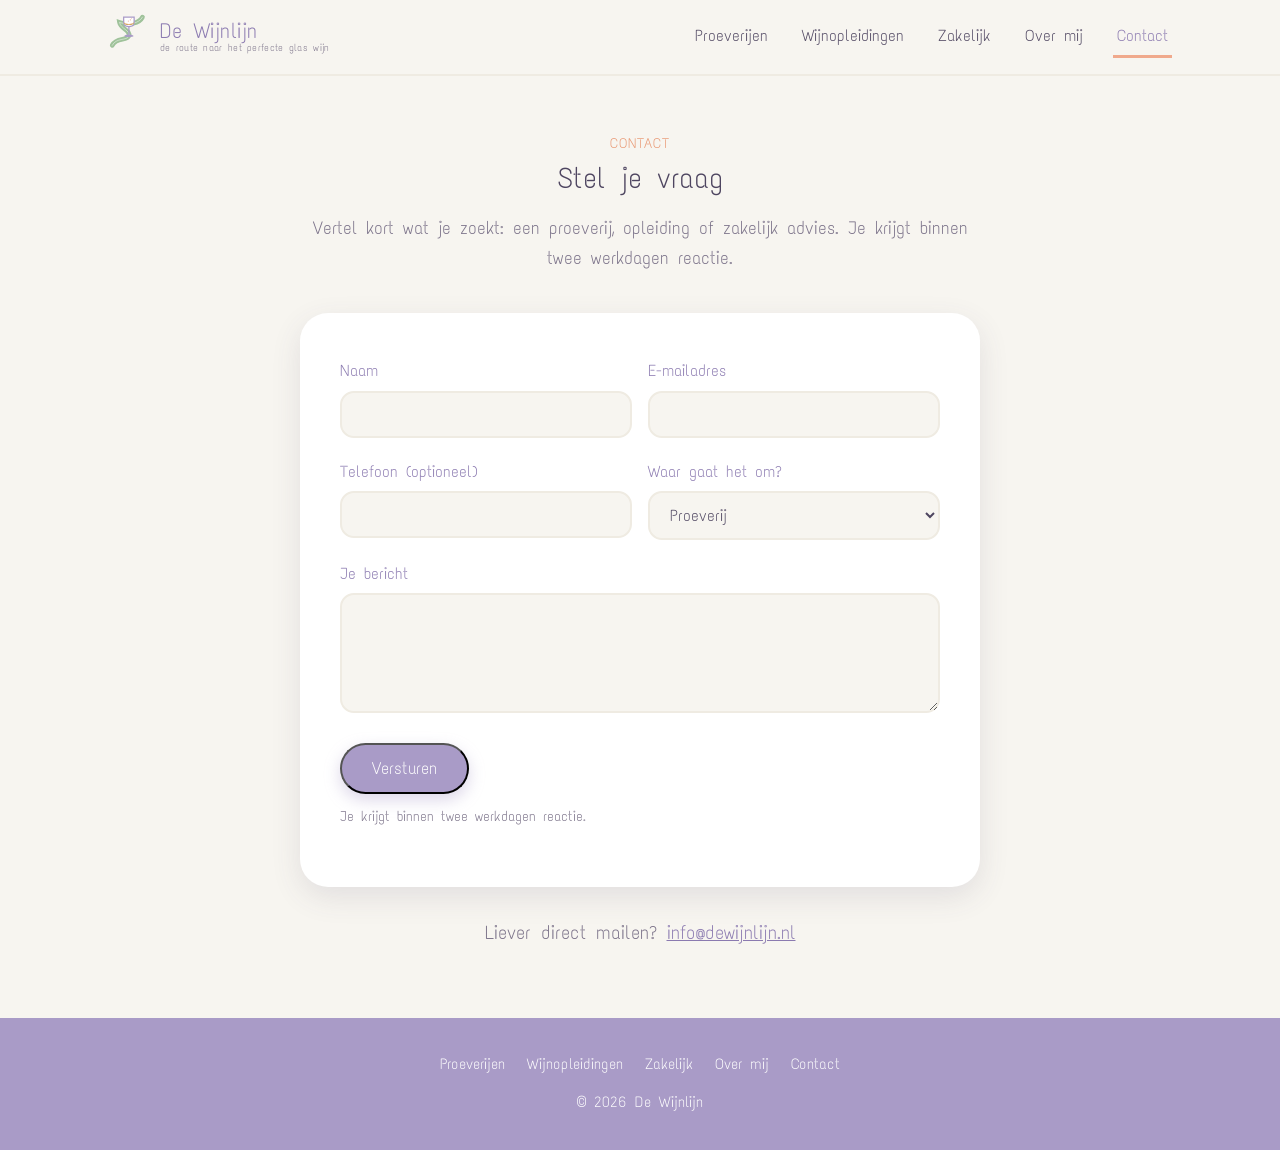
==== contact.html @ 7c8d318e "Update contact.html" ====
<!DOCTYPE html>
<html lang="nl">
  <head>
    <meta charset="UTF-8">
    <meta name="viewport" content="width=device-width, initial-scale=1.0">
    <title>De Wijnlijn - Contact</title>
  <link rel="preconnect" href="https://fonts.googleapis.com">
  <link rel="preconnect" href="https://fonts.gstatic.com" crossorigin>
  <link href="https://fonts.googleapis.com/css2?family=Text+Me+One&display=swap" rel="stylesheet">
  <link rel="stylesheet" href="styles.css">
  </head>
<body data-page="contact">

<header>
    <div class="header-row">
          <a href="index.html" class="logo-link">
                  <svg viewBox="0 0 200 220" xmlns="http://www.w3.org/2000/svg">
                      <path d="M20 150 C 40 110, 90 130, 100 105 C 110 80, 60 70, 55 40 C 100 55, 150 45, 165 15" fill="none" stroke="#9FC29A" stroke-width="22" stroke-linecap="round"/>
                      <path d="M20 150 C 40 110, 90 130, 100 105 C 110 80, 60 70, 55 40 C 100 55, 150 45, 165 15" fill="none" stroke="#FFFFFF" stroke-width="4" stroke-linecap="round" opacity=".55"/>
                      <path d="M75 15 C 75 45, 70 60, 100 60 C 130 60, 125 45, 125 15 Z" fill="#FFFFFF" stroke="#A99BC7" stroke-width="6"/>
                      <path d="M76 40 C 82 52, 118 52, 124 40 L 124 44 C 118 56, 82 56, 76 44 Z" fill="#C9A24D"/>
                      <path d="M76.5 41 C 82 53, 118 53, 123.5 41 C 118 50, 82 50, 76.5 41 Z" fill="#F0A98C"/>
                      <circle cx="107" cy="28" r="3" fill="#F0A98C"/>
                      <circle cx="112" cy="20" r="2.2" fill="#F0A98C"/>
                      <circle cx="97" cy="34" r="2.6" fill="#F0A98C"/>
                      <path d="M100 60 L100 95" stroke="#A99BC7" stroke-width="6" stroke-linecap="round"/>
                      <path d="M78 105 C 78 95, 122 95, 122 105 C 122 112, 78 112, 78 105 Z" fill="#A99BC7"/>
                  </svg>
                  <span class="logo-text"><span class="name">De Wijnlijn</span><span class="tag">de route naar het perfecte glas wijn</span></span>
          </a>
          <button class="menu-btn" aria-label="Menu">&#9776;</button>
          <nav class="links">
                  <a href="proeverijen.html">Proeverijen</a>
                  <a href="training.html">Wijnopleidingen</a>
                  <a href="wijn-spijs.html">Zakelijk</a>
                  <a href="over-mij.html">Over mij</a>
                  <a href="contact.html" class="active">Contact</a>
          </nav>
    </div>
</header>

  <section>
      <div class="container">
            <div class="section-head reveal">
                    <span class="eyebrow" id="ct-eyebrow"></span>
                    <h1 id="ct-heading"></h1>
                    <p id="ct-intro"></p>
            </div>
            <div class="contact-wrap reveal">
                    <form id="wijnlijn-form" name="contact" method="POST" data-netlify="true" netlify-honeypot="bot-field">
                              <input type="hidden" name="form-name" value="contact">
                              <p style="display:none;"><label>Niet invullen: <input name="bot-field"></label></p>
                            <div class="form-two">
                                      <div class="form-row"><label for="naam">Naam</label><input type="text" id="naam" name="naam" required></div>
                                      <div class="form-row"><label for="email">E-mailadres</label><input type="email" id="email" name="email" required></div>
                            </div>
                            <div class="form-two">
                                      <div class="form-row"><label for="telefoon">Telefoon (optioneel)</label><input type="tel" id="telefoon" name="telefoon"></div>
                                      <div class="form-row">
                                                  <label for="onderwerp">Waar gaat het om?</label>
                                                  <select id="onderwerp" name="onderwerp">
                                                                <option>Proeverij</option>
                                                                <option>Wijnopleiding</option>
                                                                <option>Zakelijk</option>
                                                                <option>Anders</option>
                                                  </select>
                                      </div>
                            </div>
                            <div class="form-row"><label for="bericht">Je bericht</label><textarea id="bericht" name="bericht" required></textarea></div>
                            <button type="submit" class="btn btn-fill">Versturen</button>
                            <p class="form-note">Je krijgt binnen twee werkdagen reactie.</p>
                    </form>
                  <div class="form-success" id="form-success">Bedankt! Je bericht is verstuurd.</div>
            </div>
          <p class="contact-alt">Liever direct mailen? <a href="mailto:info@dewijnlijn.nl">info@dewijnlijn.nl</a></p>
      </div>
  </section>

<footer>
    <div class="container">
          <div class="foot-links">
                  <a href="proeverijen.html">Proeverijen</a>
                  <a href="training.html">Wijnopleidingen</a>
                  <a href="wijn-spijs.html">Zakelijk</a>
                  <a href="over-mij.html">Over mij</a>
                  <a href="contact.html">Contact</a>
          </div>
          &copy; <span id="year"></span> De Wijnlijn
    </div>
</footer>

  <script src="site.js"></script>

</body>
</html>
</html>
---- styles.css ----
:root{
      --lavender:#A99BC7;
      --lavender-deep:#8B7AB0;
      --sage:#9FC29A;
      --sage-deep:#7FAE79;
      --peach:#F0A98C;
      --peach-deep:#E8956F;
      --gold:#C9A24D;
      --cream:#F7F5F0;
      --cream-deep:#EFEBE2;
      --ink:#4E4560;
      --ink-soft:#7A7188;
      --white:#FFFFFF;
      --font-display:'Text Me One', sans-serif;
      --max-w:1120px;
}
*{box-sizing:border-box;}
html{scroll-behavior:smooth;}
@media (prefers-reduced-motion: reduce){
      html{scroll-behavior:auto;}
      *{animation-duration:.001ms !important; transition-duration:.001ms !important;}
}
body{margin:0; background:var(--cream); color:var(--ink); font-family:var(--font-display); font-size:19px; line-height:1.7; -webkit-font-smoothing:antialiased;}
h1,h2,h3{font-family:var(--font-display); color:var(--ink); margin:0 0 .4em; font-weight:400; line-height:1.15;}
a{color:inherit;} img{max-width:100%; display:block;}
.container{max-width:var(--max-w); margin:0 auto; padding:0 28px;}
:focus-visible{outline:3px solid var(--lavender-deep); outline-offset:3px;}

.eyebrow{color:var(--peach-deep); letter-spacing:.06em; text-transform:uppercase; font-size:.85rem; display:inline-block; margin-bottom:.6em;}

header{position:sticky; top:0; z-index:30; background:var(--cream); border-bottom:2px solid var(--cream-deep);}
.header-row{display:flex; align-items:center; justify-content:space-between; padding:14px 28px; max-width:var(--max-w); margin:0 auto; gap:20px;}
.logo-link{display:flex; align-items:center; gap:10px; text-decoration:none; color:var(--ink);}
.logo-link svg{height:46px; width:auto; flex-shrink:0;}
.logo-text{display:flex; flex-direction:column; line-height:1.1;}
.logo-text .name{font-size:1.3rem; color:var(--lavender-deep); letter-spacing:.02em;}
.logo-text .tag{font-size:.62rem; color:var(--ink-soft); letter-spacing:.03em;}
nav.links{display:flex; align-items:center; gap:26px; font-size:1rem;}
nav.links a{text-decoration:none; color:var(--ink); padding:6px 4px; border-bottom:3px solid transparent; transition:border-color .2s ease, color .2s ease;}
nav.links a:hover, nav.links a.active{color:var(--lavender-deep); border-color:var(--peach);}
.menu-btn{display:none; background:none; border:none; font-size:1.6rem; color:var(--lavender-deep); cursor:pointer;}
@media (max-width:820px){
      nav.links{display:none; position:absolute; top:100%; left:0; right:0; background:var(--cream); flex-direction:column; align-items:flex-start; padding:12px 28px 20px; border-bottom:2px solid var(--cream-deep); gap:14px;}
      nav.links.open{display:flex;}
      .menu-btn{display:block;}
}

.hero{padding:64px 0 40px; text-align:center;}
.hero h1{font-size:clamp(2.4rem,6vw,3.6rem); color:var(--lavender-deep); margin-bottom:.25em;}
.hero .tagline{font-size:1.3rem; color:var(--peach-deep); margin-bottom:28px;}
.hero .lead{max-width:720px; margin:0 auto 16px; color:var(--ink); font-size:1.15rem;}
.hero .lead + .lead{margin-top:0;}
.hero-ctas{display:flex; gap:16px; justify-content:center; flex-wrap:wrap; margin-top:28px;}

.btn{display:inline-block; font-family:var(--font-display); font-size:1.05rem; text-decoration:none; padding:13px 30px; border-radius:999px; transition:transform .2s ease, box-shadow .2s ease;}
.btn-fill{background:var(--lavender); color:var(--white); box-shadow:0 6px 16px rgba(169,155,199,.4);}
.btn-fill:hover{transform:translateY(-2px); box-shadow:0 10px 20px rgba(169,155,199,.5);}
.btn-line{border:2px solid var(--sage-deep); color:var(--sage-deep); background:var(--white);}
.btn-line:hover{background:var(--sage); color:var(--white); transform:translateY(-2px);}

.wave{display:block; width:100%; height:40px; margin:0;}

section{padding:50px 0;}
.section-head{max-width:680px; margin:0 auto 40px; text-align:center;}
.section-head h2{font-size:clamp(2rem,4.5vw,2.7rem); color:var(--lavender-deep);}
.section-head p{color:var(--ink-soft); font-size:1.1rem;}
.bg-cream{background:var(--cream-deep);}
.bg-white{background:var(--white);}

.reveal{opacity:0; transform:translateY(18px); transition:opacity .6s ease, transform .6s ease;}
.reveal.in{opacity:1; transform:translateY(0);}

.card-grid{display:grid; grid-template-columns:repeat(auto-fit,minmax(280px,1fr)); gap:26px;}
.card{background:var(--white); border-radius:22px; padding:32px 28px; box-shadow:0 8px 24px rgba(78,69,96,.08);}
.card .eyebrow{display:block;}
.card h3{font-size:1.5rem; color:var(--lavender-deep); margin-bottom:10px;}
.card p{color:var(--ink); font-size:1.02rem; margin:0 0 14px;}
.card .fact{color:var(--sage-deep); font-size:.95rem; font-weight:400;}
.card a.more{display:inline-block; margin-top:10px; color:var(--peach-deep); text-decoration:none;}
.card a.more:hover{text-decoration:underline;}

.split{display:grid; grid-template-columns:1fr 1fr; gap:44px; align-items:center;}
@media (max-width:820px){.split{grid-template-columns:1fr;}}
.split img{border-radius:26px; box-shadow:0 14px 34px rgba(78,69,96,.18);}
.split.reverse{direction:rtl;}
.split.reverse > *{direction:ltr;}

.course{background:var(--white); border-radius:26px; padding:34px 32px; margin-bottom:26px; box-shadow:0 8px 24px rgba(78,69,96,.08);}
.course-head{display:flex; align-items:baseline; justify-content:space-between; flex-wrap:wrap; gap:10px; margin-bottom:6px;}
.course-head h3{font-size:1.7rem; color:var(--lavender-deep); margin:0;}
.course-head .price{font-size:1.3rem; color:var(--peach-deep);}
.course .subtitle{color:var(--sage-deep); font-size:1.05rem; margin-bottom:14px;}
.course p{color:var(--ink); margin:0 0 12px;}
.course .meta{display:flex; flex-wrap:wrap; gap:22px; margin-top:18px; padding-top:16px; border-top:2px solid var(--cream-deep); font-size:.95rem; color:var(--ink-soft);}
.course .meta strong{color:var(--ink); display:block; font-size:.8rem; text-transform:uppercase; letter-spacing:.04em; margin-bottom:3px;}

.picker{display:grid; grid-template-columns:repeat(auto-fit,minmax(240px,1fr)); gap:20px; margin-top:10px;}
.picker div{background:var(--cream-deep); border-radius:18px; padding:22px; }
.picker strong{color:var(--lavender-deep); display:block; margin-bottom:6px; font-size:1.1rem;}
.picker span{color:var(--ink);}

.zakelijk-hero{background:var(--lavender); color:var(--white); text-align:center; border-radius:0; padding:56px 0;}
.zakelijk-hero h2{color:var(--white); font-size:clamp(2rem,4.5vw,2.7rem);}
.zakelijk-hero p{max-width:640px; margin:0 auto; color:#EFEAF6; font-size:1.15rem;}

.over-credentials{display:flex; flex-wrap:wrap; gap:14px; margin-top:20px;}
.over-credentials span{background:var(--sage); color:var(--white); border-radius:999px; padding:8px 18px; font-size:.9rem;}

.contact-wrap{background:var(--white); border-radius:28px; padding:44px 40px; box-shadow:0 10px 30px rgba(78,69,96,.12); max-width:680px; margin:0 auto;}
.form-row{margin-bottom:20px;}
.form-row label{display:block; margin-bottom:6px; color:var(--lavender-deep); font-size:1rem;}
.form-row input, .form-row select, .form-row textarea{width:100%; padding:12px 16px; border-radius:14px; border:2px solid var(--cream-deep); font-family:inherit; font-size:1rem; color:var(--ink); background:var(--cream);}
.form-row input:focus, .form-row select:focus, .form-row textarea:focus{outline:none; border-color:var(--lavender);}
.form-row textarea{min-height:120px; resize:vertical;}
.form-two{display:grid; grid-template-columns:1fr 1fr; gap:16px;}
@media (max-width:560px){.form-two{grid-template-columns:1fr;}}
.form-note{font-size:.9rem; color:var(--ink-soft); margin-top:10px;}
.form-success{background:var(--sage); color:var(--white); border-radius:16px; padding:20px 24px; text-align:center; font-size:1.1rem; display:none;}
.contact-alt{text-align:center; margin-top:30px; color:var(--ink-soft);}
.contact-alt a{color:var(--lavender-deep);}

footer{background:var(--lavender); color:var(--white); padding:34px 0; text-align:center; font-size:.95rem;}
footer a{text-decoration:none; color:var(--white);}
footer .foot-links{display:flex; justify-content:center; gap:22px; margin-bottom:12px; flex-wrap:wrap;}
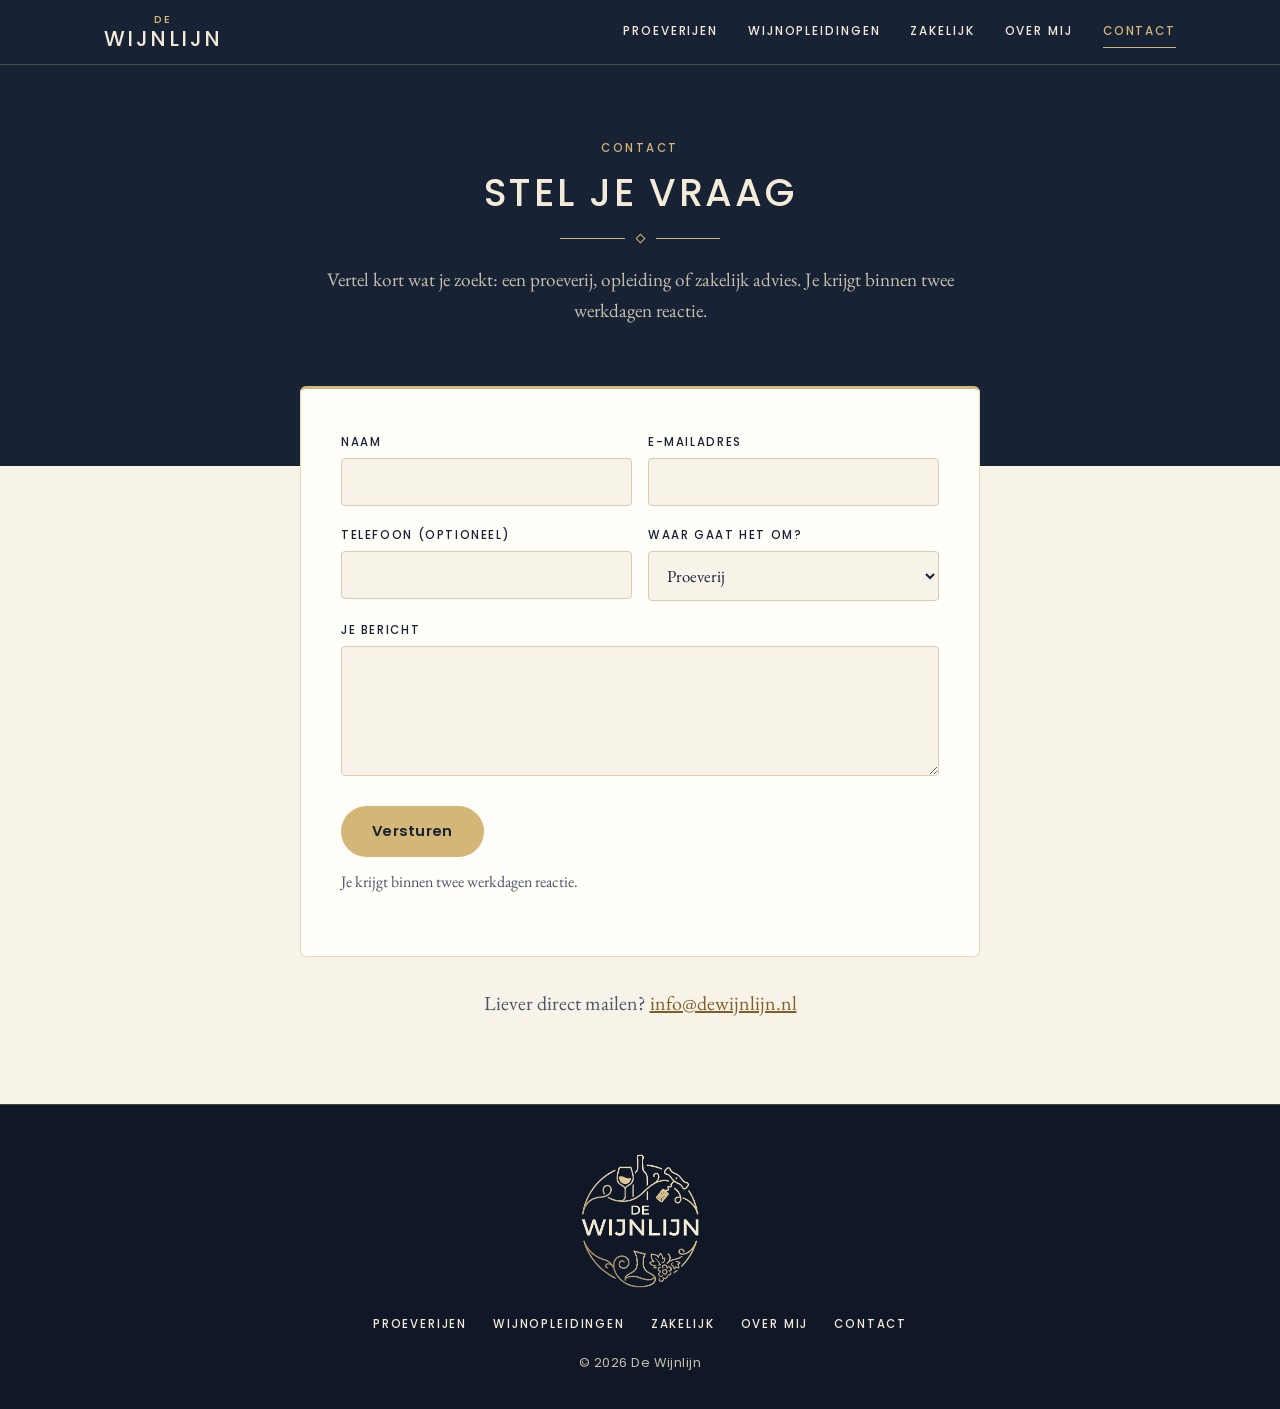
==== commit 49c26cda: "Huisstijl: definitief logo en navy/goud/crème doorgevoerd - Nieuw logo (goud, transparant) in hero e" ====
--- a/contact.html
+++ b/contact.html
@@ -1,96 +1,98 @@
 <!DOCTYPE html>
 <html lang="nl">
-  <head>
-    <meta charset="UTF-8">
-    <meta name="viewport" content="width=device-width, initial-scale=1.0">
-    <title>De Wijnlijn - Contact</title>
-  <link rel="preconnect" href="https://fonts.googleapis.com">
-  <link rel="preconnect" href="https://fonts.gstatic.com" crossorigin>
-  <link href="https://fonts.googleapis.com/css2?family=Text+Me+One&display=swap" rel="stylesheet">
+<head>
+  <meta charset="UTF-8">
+  <meta name="viewport" content="width=device-width, initial-scale=1.0">
+  <title>De Wijnlijn - Contact</title>
+  <meta name="description" content="De Wijnlijn in Barneveld: wijnproeverijen, SDEN-wijnopleidingen en wijnadvies. De route naar het perfecte glas wijn.">
+  <meta name="theme-color" content="#172234">
+  <link rel="icon" href="favicon.ico" sizes="any">
+  <link rel="icon" type="image/png" sizes="32x32" href="favicon-32.png">
+  <link rel="apple-touch-icon" href="apple-touch-icon.png">
+  <meta property="og:type" content="website">
+  <meta property="og:site_name" content="De Wijnlijn">
+  <meta property="og:title" content="De Wijnlijn - Contact">
+  <meta property="og:description" content="De route naar het perfecte glas wijn">
+  <meta property="og:image" content="https://dewijnlijn.nl/images/og-image.jpg">
+  <meta property="og:image:width" content="1200">
+  <meta property="og:image:height" content="630">
+  <link rel="preload" href="fonts/poppins-latin-500-normal.woff2" as="font" type="font/woff2" crossorigin>
+  <link rel="preload" href="fonts/eb-garamond-latin-400-normal.woff2" as="font" type="font/woff2" crossorigin>
   <link rel="stylesheet" href="styles.css">
-  </head>
+</head>
 <body data-page="contact">
 
-<header>
-    <div class="header-row">
-          <a href="index.html" class="logo-link">
-                  <svg viewBox="0 0 200 220" xmlns="http://www.w3.org/2000/svg">
-                      <path d="M20 150 C 40 110, 90 130, 100 105 C 110 80, 60 70, 55 40 C 100 55, 150 45, 165 15" fill="none" stroke="#9FC29A" stroke-width="22" stroke-linecap="round"/>
-                      <path d="M20 150 C 40 110, 90 130, 100 105 C 110 80, 60 70, 55 40 C 100 55, 150 45, 165 15" fill="none" stroke="#FFFFFF" stroke-width="4" stroke-linecap="round" opacity=".55"/>
-                      <path d="M75 15 C 75 45, 70 60, 100 60 C 130 60, 125 45, 125 15 Z" fill="#FFFFFF" stroke="#A99BC7" stroke-width="6"/>
-                      <path d="M76 40 C 82 52, 118 52, 124 40 L 124 44 C 118 56, 82 56, 76 44 Z" fill="#C9A24D"/>
-                      <path d="M76.5 41 C 82 53, 118 53, 123.5 41 C 118 50, 82 50, 76.5 41 Z" fill="#F0A98C"/>
-                      <circle cx="107" cy="28" r="3" fill="#F0A98C"/>
-                      <circle cx="112" cy="20" r="2.2" fill="#F0A98C"/>
-                      <circle cx="97" cy="34" r="2.6" fill="#F0A98C"/>
-                      <path d="M100 60 L100 95" stroke="#A99BC7" stroke-width="6" stroke-linecap="round"/>
-                      <path d="M78 105 C 78 95, 122 95, 122 105 C 122 112, 78 112, 78 105 Z" fill="#A99BC7"/>
-                  </svg>
-                  <span class="logo-text"><span class="name">De Wijnlijn</span><span class="tag">de route naar het perfecte glas wijn</span></span>
-          </a>
-          <button class="menu-btn" aria-label="Menu">&#9776;</button>
-          <nav class="links">
-                  <a href="proeverijen.html">Proeverijen</a>
-                  <a href="training.html">Wijnopleidingen</a>
-                  <a href="wijn-spijs.html">Zakelijk</a>
-                  <a href="over-mij.html">Over mij</a>
-                  <a href="contact.html" class="active">Contact</a>
-          </nav>
-    </div>
+<header class="dark">
+  <div class="header-row">
+    <a href="index.html" class="brand" aria-label="De Wijnlijn, naar de homepage"><span class="de">DE</span><span class="name">WIJNLIJN</span></a>
+    <button class="menu-btn" aria-label="Menu" aria-expanded="false" aria-controls="site-nav">&#9776;</button>
+    <nav class="links" id="site-nav">
+      <a href="proeverijen.html">Proeverijen</a>
+      <a href="training.html">Wijnopleidingen</a>
+      <a href="wijn-spijs.html">Zakelijk</a>
+      <a href="over-mij.html">Over mij</a>
+      <a href="contact.html" class="active" aria-current="page">Contact</a>
+    </nav>
+  </div>
 </header>
 
-  <section>
-      <div class="container">
-            <div class="section-head reveal">
-                    <span class="eyebrow" id="ct-eyebrow"></span>
-                    <h1 id="ct-heading"></h1>
-                    <p id="ct-intro"></p>
-            </div>
-            <div class="contact-wrap reveal">
-                    <form id="wijnlijn-form" name="contact" method="POST" data-netlify="true" netlify-honeypot="bot-field">
-                              <input type="hidden" name="form-name" value="contact">
-                              <p style="display:none;"><label>Niet invullen: <input name="bot-field"></label></p>
-                            <div class="form-two">
-                                      <div class="form-row"><label for="naam">Naam</label><input type="text" id="naam" name="naam" required></div>
-                                      <div class="form-row"><label for="email">E-mailadres</label><input type="email" id="email" name="email" required></div>
-                            </div>
-                            <div class="form-two">
-                                      <div class="form-row"><label for="telefoon">Telefoon (optioneel)</label><input type="tel" id="telefoon" name="telefoon"></div>
-                                      <div class="form-row">
-                                                  <label for="onderwerp">Waar gaat het om?</label>
-                                                  <select id="onderwerp" name="onderwerp">
-                                                                <option>Proeverij</option>
-                                                                <option>Wijnopleiding</option>
-                                                                <option>Zakelijk</option>
-                                                                <option>Anders</option>
-                                                  </select>
-                                      </div>
-                            </div>
-                            <div class="form-row"><label for="bericht">Je bericht</label><textarea id="bericht" name="bericht" required></textarea></div>
-                            <button type="submit" class="btn btn-fill">Versturen</button>
-                            <p class="form-note">Je krijgt binnen twee werkdagen reactie.</p>
-                    </form>
-                  <div class="form-success" id="form-success">Bedankt! Je bericht is verstuurd.</div>
-            </div>
-          <p class="contact-alt">Liever direct mailen? <a href="mailto:info@dewijnlijn.nl">info@dewijnlijn.nl</a></p>
-      </div>
-  </section>
+<section class="page-head dark">
+  <div class="container">
+    <div class="section-head reveal">
+      <span class="eyebrow" id="ct-eyebrow"></span>
+      <h1 id="ct-heading">Contact</h1>
+      <div class="ornament" aria-hidden="true"><span></span></div>
+      <p id="ct-intro"></p>
+    </div>
+  </div>
+</section>
+
+<section class="page-body">
+  <div class="container">
+    <div class="contact-wrap overlap reveal">
+      <form id="wijnlijn-form" name="contact" method="POST" data-netlify="true" netlify-honeypot="bot-field">
+        <input type="hidden" name="form-name" value="contact">
+        <p style="display:none;"><label>Niet invullen: <input name="bot-field"></label></p>
+        <div class="form-two">
+          <div class="form-row"><label for="naam">Naam</label><input type="text" id="naam" name="naam" autocomplete="name" required></div>
+          <div class="form-row"><label for="email">E-mailadres</label><input type="email" id="email" name="email" autocomplete="email" required></div>
+        </div>
+        <div class="form-two">
+          <div class="form-row"><label for="telefoon">Telefoon (optioneel)</label><input type="tel" id="telefoon" name="telefoon" autocomplete="tel"></div>
+          <div class="form-row">
+            <label for="onderwerp">Waar gaat het om?</label>
+            <select id="onderwerp" name="onderwerp">
+              <option>Proeverij</option>
+              <option>Wijnopleiding</option>
+              <option>Zakelijk</option>
+              <option>Anders</option>
+            </select>
+          </div>
+        </div>
+        <div class="form-row"><label for="bericht">Je bericht</label><textarea id="bericht" name="bericht" required></textarea></div>
+        <button type="submit" class="btn btn-fill">Versturen</button>
+        <p class="form-note">Je krijgt binnen twee werkdagen reactie.</p>
+      </form>
+      <div class="form-success" id="form-success">Bedankt! Je bericht is verstuurd.</div>
+    </div>
+    <p class="contact-alt">Liever direct mailen? <a href="mailto:info@dewijnlijn.nl">info@dewijnlijn.nl</a></p>
+  </div>
+</section>
 
 <footer>
-    <div class="container">
-          <div class="foot-links">
-                  <a href="proeverijen.html">Proeverijen</a>
-                  <a href="training.html">Wijnopleidingen</a>
-                  <a href="wijn-spijs.html">Zakelijk</a>
-                  <a href="over-mij.html">Over mij</a>
-                  <a href="contact.html">Contact</a>
-          </div>
-          &copy; <span id="year"></span> De Wijnlijn
+  <div class="container">
+    <picture><source srcset="images/logo-de-wijnlijn.webp" type="image/webp"><img src="images/logo-de-wijnlijn.png" alt="" width="451" height="512" class="footer-logo" loading="lazy"></picture>
+    <div class="foot-links">
+      <a href="proeverijen.html">Proeverijen</a>
+      <a href="training.html">Wijnopleidingen</a>
+      <a href="wijn-spijs.html">Zakelijk</a>
+      <a href="over-mij.html">Over mij</a>
+      <a href="contact.html">Contact</a>
     </div>
+    &copy; <span id="year"></span> De Wijnlijn
+  </div>
 </footer>
 
-  <script src="site.js"></script>
-
+<script src="site.js"></script>
 </body>
 </html>
-</html>
--- a/styles.css
+++ b/styles.css
@@ -1,124 +1,202 @@
+/* De Wijnlijn — huisstijl: navy, goud, crème.
+   Poppins (koppen, menu, knoppen) + EB Garamond (lopende tekst, tagline).
+   Fonts staan lokaal in /fonts: geen verzoeken naar Google (AVG-vriendelijk). */
+
+@font-face{font-family:'Poppins'; font-style:normal; font-weight:400; font-display:swap; src:url('fonts/poppins-latin-400-normal.woff2') format('woff2');}
+@font-face{font-family:'Poppins'; font-style:normal; font-weight:500; font-display:swap; src:url('fonts/poppins-latin-500-normal.woff2') format('woff2');}
+@font-face{font-family:'Poppins'; font-style:normal; font-weight:600; font-display:swap; src:url('fonts/poppins-latin-600-normal.woff2') format('woff2');}
+@font-face{font-family:'EB Garamond'; font-style:normal; font-weight:400; font-display:swap; src:url('fonts/eb-garamond-latin-400-normal.woff2') format('woff2');}
+@font-face{font-family:'EB Garamond'; font-style:italic; font-weight:400; font-display:swap; src:url('fonts/eb-garamond-latin-400-italic.woff2') format('woff2');}
+
 :root{
-      --lavender:#A99BC7;
-      --lavender-deep:#8B7AB0;
-      --sage:#9FC29A;
-      --sage-deep:#7FAE79;
-      --peach:#F0A98C;
-      --peach-deep:#E8956F;
-      --gold:#C9A24D;
-      --cream:#F7F5F0;
-      --cream-deep:#EFEBE2;
-      --ink:#4E4560;
-      --ink-soft:#7A7188;
-      --white:#FFFFFF;
-      --font-display:'Text Me One', sans-serif;
-      --max-w:1120px;
-}
+  --navy:#172234;
+  --navy-deep:#101827;
+  --navy-soft:#1E2B40;
+  --gold:#D4B676;
+  --gold-soft:#E4CF9F;
+  --gold-ink:#7D5F27;          /* goud voor tekst op licht (contrast 5,4:1) */
+  --cream:#F3EAD8;             /* tekst op navy */
+  --cream-soft:#C8C0AE;        /* secundaire tekst op navy */
+  --paper:#F8F3E9;
+  --paper-deep:#EFE6D3;
+  --white:#FFFDF8;
+  --ink:#172234;
+  --ink-soft:#4B5568;
+  --line:#E5D9BF;
+  --line-dark:rgba(212,182,118,.28);
+  --font-sans:'Poppins', system-ui, -apple-system, 'Segoe UI', sans-serif;
+  --font-serif:'EB Garamond', Garamond, Georgia, 'Times New Roman', serif;
+  --max-w:1120px;
+}
+
 *{box-sizing:border-box;}
 html{scroll-behavior:smooth;}
 @media (prefers-reduced-motion: reduce){
-      html{scroll-behavior:auto;}
-      *{animation-duration:.001ms !important; transition-duration:.001ms !important;}
-}
-body{margin:0; background:var(--cream); color:var(--ink); font-family:var(--font-display); font-size:19px; line-height:1.7; -webkit-font-smoothing:antialiased;}
-h1,h2,h3{font-family:var(--font-display); color:var(--ink); margin:0 0 .4em; font-weight:400; line-height:1.15;}
-a{color:inherit;} img{max-width:100%; display:block;}
-.container{max-width:var(--max-w); margin:0 auto; padding:0 28px;}
-:focus-visible{outline:3px solid var(--lavender-deep); outline-offset:3px;}
-
-.eyebrow{color:var(--peach-deep); letter-spacing:.06em; text-transform:uppercase; font-size:.85rem; display:inline-block; margin-bottom:.6em;}
-
-header{position:sticky; top:0; z-index:30; background:var(--cream); border-bottom:2px solid var(--cream-deep);}
-.header-row{display:flex; align-items:center; justify-content:space-between; padding:14px 28px; max-width:var(--max-w); margin:0 auto; gap:20px;}
-.logo-link{display:flex; align-items:center; gap:10px; text-decoration:none; color:var(--ink);}
-.logo-link svg{height:46px; width:auto; flex-shrink:0;}
-.logo-text{display:flex; flex-direction:column; line-height:1.1;}
-.logo-text .name{font-size:1.3rem; color:var(--lavender-deep); letter-spacing:.02em;}
-.logo-text .tag{font-size:.62rem; color:var(--ink-soft); letter-spacing:.03em;}
-nav.links{display:flex; align-items:center; gap:26px; font-size:1rem;}
-nav.links a{text-decoration:none; color:var(--ink); padding:6px 4px; border-bottom:3px solid transparent; transition:border-color .2s ease, color .2s ease;}
-nav.links a:hover, nav.links a.active{color:var(--lavender-deep); border-color:var(--peach);}
-.menu-btn{display:none; background:none; border:none; font-size:1.6rem; color:var(--lavender-deep); cursor:pointer;}
-@media (max-width:820px){
-      nav.links{display:none; position:absolute; top:100%; left:0; right:0; background:var(--cream); flex-direction:column; align-items:flex-start; padding:12px 28px 20px; border-bottom:2px solid var(--cream-deep); gap:14px;}
-      nav.links.open{display:flex;}
-      .menu-btn{display:block;}
-}
-
-.hero{padding:64px 0 40px; text-align:center;}
-.hero h1{font-size:clamp(2.4rem,6vw,3.6rem); color:var(--lavender-deep); margin-bottom:.25em;}
-.hero .tagline{font-size:1.3rem; color:var(--peach-deep); margin-bottom:28px;}
-.hero .lead{max-width:720px; margin:0 auto 16px; color:var(--ink); font-size:1.15rem;}
-.hero .lead + .lead{margin-top:0;}
-.hero-ctas{display:flex; gap:16px; justify-content:center; flex-wrap:wrap; margin-top:28px;}
-
-.btn{display:inline-block; font-family:var(--font-display); font-size:1.05rem; text-decoration:none; padding:13px 30px; border-radius:999px; transition:transform .2s ease, box-shadow .2s ease;}
-.btn-fill{background:var(--lavender); color:var(--white); box-shadow:0 6px 16px rgba(169,155,199,.4);}
-.btn-fill:hover{transform:translateY(-2px); box-shadow:0 10px 20px rgba(169,155,199,.5);}
-.btn-line{border:2px solid var(--sage-deep); color:var(--sage-deep); background:var(--white);}
-.btn-line:hover{background:var(--sage); color:var(--white); transform:translateY(-2px);}
-
-.wave{display:block; width:100%; height:40px; margin:0;}
-
-section{padding:50px 0;}
-.section-head{max-width:680px; margin:0 auto 40px; text-align:center;}
-.section-head h2{font-size:clamp(2rem,4.5vw,2.7rem); color:var(--lavender-deep);}
-.section-head p{color:var(--ink-soft); font-size:1.1rem;}
-.bg-cream{background:var(--cream-deep);}
-.bg-white{background:var(--white);}
+  html{scroll-behavior:auto;}
+  *{animation-duration:.001ms !important; transition-duration:.001ms !important;}
+}
+body{margin:0; background:var(--paper); color:var(--ink); font-family:var(--font-serif); font-size:20px; line-height:1.65; -webkit-font-smoothing:antialiased; -moz-osx-font-smoothing:grayscale; overflow-x:hidden;}
+h1,h2,h3{font-family:var(--font-sans); font-weight:500; color:var(--ink); margin:0 0 .5em; line-height:1.2;}
+h1,h2{text-transform:uppercase; letter-spacing:.07em;}
+a{color:inherit;} img{max-width:100%; height:auto; display:block;}
+.container{max-width:var(--max-w); margin:0 auto; padding:0 24px;}
+:focus-visible{outline:3px solid var(--gold-ink); outline-offset:3px;}
+.dark :focus-visible{outline-color:var(--gold);}
+
+/* Donkere vlakken */
+.dark{background:var(--navy); color:var(--cream);}
+.dark h1, .dark h2, .dark h3{color:var(--cream);}
+
+.eyebrow{font-family:var(--font-sans); font-weight:500; color:var(--gold-ink); letter-spacing:.22em; text-transform:uppercase; font-size:.72rem; display:inline-block; margin-bottom:1em;}
+.dark .eyebrow{color:var(--gold);}
+
+/* Ornament: dunne gouden lijn met ruit, zoals de lijnvoering in het logo */
+.ornament{display:flex; align-items:center; justify-content:center; gap:12px; margin:18px auto 22px; width:160px;}
+.ornament::before, .ornament::after{content:""; flex:1; height:1px; background:var(--gold);}
+.ornament span{width:7px; height:7px; border:1px solid var(--gold); transform:rotate(45deg);}
+
+/* Header */
+header{position:sticky; top:0; z-index:30; background:var(--navy); border-bottom:1px solid var(--line-dark);}
+.header-row{display:flex; align-items:center; justify-content:space-between; padding:14px 24px; max-width:var(--max-w); margin:0 auto; gap:20px;}
+.brand{display:flex; flex-direction:column; align-items:center; text-decoration:none; font-family:var(--font-sans); font-weight:500; line-height:1; color:var(--cream);}
+.brand .de{font-size:.7rem; letter-spacing:.18em; color:var(--gold); margin-bottom:4px;}
+.brand .name{font-size:1.3rem; letter-spacing:.12em;}
+nav.links{display:flex; align-items:center; gap:30px;}
+nav.links a{font-family:var(--font-sans); font-weight:500; font-size:.74rem; letter-spacing:.16em; text-transform:uppercase; text-decoration:none; color:var(--cream); padding:6px 0; border-bottom:1px solid transparent; transition:color .2s ease, border-color .2s ease;}
+nav.links a:hover, nav.links a.active{color:var(--gold); border-color:var(--gold);}
+.menu-btn{display:none; background:none; border:1px solid var(--line-dark); border-radius:6px; font-size:1.3rem; line-height:1; padding:8px 11px; color:var(--gold); cursor:pointer;}
+@media (max-width:860px){
+  nav.links{display:none; position:absolute; top:100%; left:0; right:0; background:var(--navy); flex-direction:column; align-items:flex-start; padding:10px 24px 24px; border-bottom:1px solid var(--line-dark); gap:6px;}
+  nav.links.open{display:flex;}
+  nav.links a{font-size:.85rem; padding:10px 0;}
+  .menu-btn{display:block;}
+}
+
+/* Home: hero in de stijl van de Instagram-aankondiging */
+.hero{padding:64px 0 72px;}
+.hero-grid{display:grid; grid-template-columns:1fr 1fr; gap:56px; align-items:center;}
+.hero-brand{text-align:center;}
+.hero-logo{margin:0 auto; width:min(360px, 78vw);}
+.hero-logo img{width:100%; height:auto;}
+.hero .tagline{font-family:var(--font-serif); font-style:italic; font-size:1.45rem; color:var(--cream); margin:6px 0 0;}
+.hero-ctas{display:flex; gap:14px; justify-content:center; flex-wrap:wrap; margin-top:30px;}
+.hero-photo-wrap{display:flex; justify-content:center;}
+@media (max-width:860px){
+  .hero{padding:40px 0 56px;}
+  .hero-grid{grid-template-columns:1fr; gap:44px;}
+  .hero-photo-wrap{order:2;}
+}
+
+/* Rond portret met dubbele gouden ring */
+.ring{width:min(400px, 76vw); aspect-ratio:1/1; border-radius:50%; border:5px solid var(--gold); box-shadow:0 0 0 11px var(--navy), 0 0 0 12.5px rgba(212,182,118,.6); overflow:hidden; margin:14px;}
+.ring img{width:100%; height:100%; object-fit:cover; object-position:50% 30%;}
+
+.intro{padding:72px 0;}
+.intro .lead{max-width:700px; margin:0 auto 18px; text-align:center; font-size:1.2rem;}
+.intro .lead:first-child{font-size:1.4rem; font-style:italic; color:var(--navy);}
+
+/* Knoppen */
+.btn{display:inline-block; font-family:var(--font-sans); font-weight:600; font-size:.92rem; letter-spacing:.02em; text-decoration:none; padding:14px 30px; border-radius:999px; border:1.5px solid transparent; cursor:pointer; transition:transform .2s ease, background-color .2s ease, color .2s ease, border-color .2s ease;}
+.btn-fill{background:var(--gold); color:var(--navy);}
+.btn-fill:hover{background:var(--gold-soft); transform:translateY(-2px);}
+.btn-line{border-color:var(--navy); color:var(--navy); background:transparent;}
+.btn-line:hover{background:var(--navy); color:var(--cream); transform:translateY(-2px);}
+.dark .btn-line{border-color:var(--gold); color:var(--gold);}
+.dark .btn-line:hover{background:var(--gold); color:var(--navy);}
+
+section{padding:64px 0;}
+.section-head{max-width:700px; margin:0 auto 40px; text-align:center;}
+.section-head h1, .section-head h2{font-size:clamp(1.6rem,4.2vw,2.4rem);}
+.section-head p{color:var(--ink-soft); font-size:1.15rem;}
+.dark .section-head p{color:var(--cream-soft);}
+.bg-cream{background:var(--paper-deep);}
+.bg-white{background:var(--paper);}
+
+/* Paginakop op binnenpagina's */
+.page-head{padding:64px 0 120px; text-align:center;}
+.page-head .section-head{margin-bottom:0;}
+.page-head .section-head p{font-size:1.2rem;}
+.page-body{padding-top:0;}
+.page-photo{max-width:720px; width:calc(100% - 24px); aspect-ratio:3/2; object-fit:cover; margin:-80px auto 0; display:block; position:relative; outline:1px solid var(--gold); outline-offset:10px; box-shadow:0 18px 40px rgba(16,24,39,.25);}
+.page-photo + *{margin-top:64px;}
+.overlap, .contact-wrap.overlap{margin-top:-80px; position:relative;}
+.photo-tone{filter:none;}
 
 .reveal{opacity:0; transform:translateY(18px); transition:opacity .6s ease, transform .6s ease;}
 .reveal.in{opacity:1; transform:translateY(0);}
 
-.card-grid{display:grid; grid-template-columns:repeat(auto-fit,minmax(280px,1fr)); gap:26px;}
-.card{background:var(--white); border-radius:22px; padding:32px 28px; box-shadow:0 8px 24px rgba(78,69,96,.08);}
-.card .eyebrow{display:block;}
-.card h3{font-size:1.5rem; color:var(--lavender-deep); margin-bottom:10px;}
-.card p{color:var(--ink); font-size:1.02rem; margin:0 0 14px;}
-.card .fact{color:var(--sage-deep); font-size:.95rem; font-weight:400;}
-.card a.more{display:inline-block; margin-top:10px; color:var(--peach-deep); text-decoration:none;}
-.card a.more:hover{text-decoration:underline;}
-
-.split{display:grid; grid-template-columns:1fr 1fr; gap:44px; align-items:center;}
-@media (max-width:820px){.split{grid-template-columns:1fr;}}
-.split img{border-radius:26px; box-shadow:0 14px 34px rgba(78,69,96,.18);}
+/* Kaarten */
+.card-grid{display:grid; grid-template-columns:repeat(auto-fit,minmax(270px,1fr)); gap:24px;}
+.card{background:var(--white); border:1px solid var(--line); border-top:3px solid var(--gold); border-radius:6px; padding:32px 28px;}
+.card h3{font-size:1.3rem; color:var(--navy); margin-bottom:12px;}
+.card p{font-size:1.08rem; margin:0 0 14px;}
+.card .fact{font-family:var(--font-sans); font-size:.85rem; color:var(--gold-ink); letter-spacing:.02em;}
+.card .closing{font-style:italic; color:var(--navy);}
+.card-grid .card{display:flex; flex-direction:column; align-items:flex-start;}
+.card-grid .card a.more{margin-top:auto;}
+.card a.more{display:inline-block; margin-top:8px; font-family:var(--font-sans); font-weight:500; font-size:.82rem; letter-spacing:.1em; text-transform:uppercase; color:var(--gold-ink); text-decoration:none; border-bottom:1px solid currentColor; padding-bottom:2px;}
+.card a.more:hover{color:var(--navy);}
+.dark .card{background:var(--navy-soft); border-color:var(--line-dark); border-top-color:var(--gold);}
+.dark .card h3{color:var(--cream);}
+.dark .card p{color:var(--cream-soft);}
+.dark .card a.more{color:var(--gold);}
+.dark .card a.more:hover{color:var(--cream);}
+
+.split{display:grid; grid-template-columns:1fr 1fr; gap:56px; align-items:center;}
+@media (max-width:860px){.split{grid-template-columns:1fr; gap:40px;}}
+.split img, .framed{outline:1px solid var(--gold); outline-offset:10px; box-shadow:0 18px 40px rgba(16,24,39,.18);}
+.split > *{min-width:0;}
+.split .split-photo{margin:12px; width:calc(100% - 24px);}
 .split.reverse{direction:rtl;}
 .split.reverse > *{direction:ltr;}
 
-.course{background:var(--white); border-radius:26px; padding:34px 32px; margin-bottom:26px; box-shadow:0 8px 24px rgba(78,69,96,.08);}
+/* Opleidingen */
+.course{background:var(--white); border:1px solid var(--line); border-top:3px solid var(--gold); border-radius:6px; padding:34px 32px; margin-bottom:26px;}
 .course-head{display:flex; align-items:baseline; justify-content:space-between; flex-wrap:wrap; gap:10px; margin-bottom:6px;}
-.course-head h3{font-size:1.7rem; color:var(--lavender-deep); margin:0;}
-.course-head .price{font-size:1.3rem; color:var(--peach-deep);}
-.course .subtitle{color:var(--sage-deep); font-size:1.05rem; margin-bottom:14px;}
-.course p{color:var(--ink); margin:0 0 12px;}
-.course .meta{display:flex; flex-wrap:wrap; gap:22px; margin-top:18px; padding-top:16px; border-top:2px solid var(--cream-deep); font-size:.95rem; color:var(--ink-soft);}
-.course .meta strong{color:var(--ink); display:block; font-size:.8rem; text-transform:uppercase; letter-spacing:.04em; margin-bottom:3px;}
+.course-head h3{font-size:1.4rem; color:var(--navy); margin:0;}
+.course-head .price{font-family:var(--font-sans); font-weight:600; font-size:1.15rem; color:var(--gold-ink);}
+.course .subtitle{font-style:italic; color:var(--ink-soft); font-size:1.15rem; margin-bottom:14px;}
+.course p{margin:0 0 12px;}
+.course .meta{display:flex; flex-wrap:wrap; gap:24px; margin-top:20px; padding-top:18px; border-top:1px solid var(--line); font-size:1.02rem; color:var(--ink-soft);}
+.course .meta strong{font-family:var(--font-sans); font-weight:500; color:var(--gold-ink); display:block; font-size:.68rem; text-transform:uppercase; letter-spacing:.16em; margin-bottom:4px;}
+@media (max-width:560px){.course{padding:28px 22px;} .card{padding:28px 22px;}}
 
 .picker{display:grid; grid-template-columns:repeat(auto-fit,minmax(240px,1fr)); gap:20px; margin-top:10px;}
-.picker div{background:var(--cream-deep); border-radius:18px; padding:22px; }
-.picker strong{color:var(--lavender-deep); display:block; margin-bottom:6px; font-size:1.1rem;}
-.picker span{color:var(--ink);}
-
-.zakelijk-hero{background:var(--lavender); color:var(--white); text-align:center; border-radius:0; padding:56px 0;}
-.zakelijk-hero h2{color:var(--white); font-size:clamp(2rem,4.5vw,2.7rem);}
-.zakelijk-hero p{max-width:640px; margin:0 auto; color:#EFEAF6; font-size:1.15rem;}
-
-.over-credentials{display:flex; flex-wrap:wrap; gap:14px; margin-top:20px;}
-.over-credentials span{background:var(--sage); color:var(--white); border-radius:999px; padding:8px 18px; font-size:.9rem;}
-
-.contact-wrap{background:var(--white); border-radius:28px; padding:44px 40px; box-shadow:0 10px 30px rgba(78,69,96,.12); max-width:680px; margin:0 auto;}
+.picker div{background:var(--white); border:1px solid var(--line); border-radius:6px; padding:24px;}
+.picker strong{font-family:var(--font-sans); font-weight:500; color:var(--navy); display:block; margin-bottom:6px; font-size:1rem;}
+.closing-text{text-align:center; max-width:640px; margin:36px auto 0; color:var(--ink-soft);}
+
+/* Afsluitende call-to-action */
+.cta-band{text-align:center; padding:64px 0;}
+.cta-band p{font-style:italic; font-size:1.3rem; color:var(--cream); max-width:620px; margin:0 auto 26px;}
+
+/* Over mij */
+.over-credentials{display:flex; flex-wrap:wrap; gap:10px; margin-top:22px;}
+.over-credentials span{font-family:var(--font-sans); font-weight:500; font-size:.78rem; letter-spacing:.04em; background:var(--navy); color:var(--gold); border-radius:999px; padding:8px 16px;}
+.photo-solo{width:calc(100% - 24px); max-width:520px; margin:12px auto;}
+
+/* Contact */
+.contact-wrap{background:var(--white); border:1px solid var(--line); border-top:3px solid var(--gold); border-radius:6px; padding:44px 40px; max-width:680px; margin:0 auto;}
+@media (max-width:560px){.contact-wrap{padding:30px 22px;}}
 .form-row{margin-bottom:20px;}
-.form-row label{display:block; margin-bottom:6px; color:var(--lavender-deep); font-size:1rem;}
-.form-row input, .form-row select, .form-row textarea{width:100%; padding:12px 16px; border-radius:14px; border:2px solid var(--cream-deep); font-family:inherit; font-size:1rem; color:var(--ink); background:var(--cream);}
-.form-row input:focus, .form-row select:focus, .form-row textarea:focus{outline:none; border-color:var(--lavender);}
-.form-row textarea{min-height:120px; resize:vertical;}
+.form-row label{display:block; margin-bottom:6px; font-family:var(--font-sans); font-weight:500; font-size:.72rem; letter-spacing:.14em; text-transform:uppercase; color:var(--navy);}
+.form-row input, .form-row select, .form-row textarea{width:100%; padding:12px 14px; border-radius:4px; border:1px solid #D9CCAF; font-family:var(--font-serif); font-size:1.05rem; color:var(--ink); background:var(--paper);}
+.form-row input:focus, .form-row select:focus, .form-row textarea:focus{outline:none; border-color:var(--gold-ink); box-shadow:0 0 0 3px rgba(212,182,118,.35);}
+.form-row textarea{min-height:130px; resize:vertical;}
 .form-two{display:grid; grid-template-columns:1fr 1fr; gap:16px;}
-@media (max-width:560px){.form-two{grid-template-columns:1fr;}}
-.form-note{font-size:.9rem; color:var(--ink-soft); margin-top:10px;}
-.form-success{background:var(--sage); color:var(--white); border-radius:16px; padding:20px 24px; text-align:center; font-size:1.1rem; display:none;}
+@media (max-width:560px){.form-two{grid-template-columns:1fr; gap:0;}}
+.form-note{font-size:1rem; color:var(--ink-soft); margin-top:12px;}
+.form-success{background:var(--navy); color:var(--cream); border-radius:6px; padding:22px 24px; text-align:center; font-size:1.15rem; display:none;}
 .contact-alt{text-align:center; margin-top:30px; color:var(--ink-soft);}
-.contact-alt a{color:var(--lavender-deep);}
-
-footer{background:var(--lavender); color:var(--white); padding:34px 0; text-align:center; font-size:.95rem;}
-footer a{text-decoration:none; color:var(--white);}
-footer .foot-links{display:flex; justify-content:center; gap:22px; margin-bottom:12px; flex-wrap:wrap;}
+.contact-alt a{color:var(--gold-ink);}
+
+/* Footer */
+footer{background:var(--navy-deep); color:var(--cream-soft); padding:48px 0 36px; text-align:center; font-family:var(--font-sans); font-size:.8rem; letter-spacing:.04em; border-top:1px solid var(--line-dark);}
+.footer-logo{width:120px; margin:0 auto 26px;}
+footer a{text-decoration:none; color:var(--cream);}
+footer a:hover{color:var(--gold);}
+footer :focus-visible{outline-color:var(--gold);}
+footer .foot-links{display:flex; justify-content:center; gap:10px 26px; margin-bottom:18px; flex-wrap:wrap; text-transform:uppercase; letter-spacing:.16em; font-size:.72rem; font-weight:500;}
+
+/* Leesbare regellengte voor gestapelde kaarten */
+#pv-sections, #zk-sections, #opl-courses{max-width:860px; margin-left:auto; margin-right:auto;}
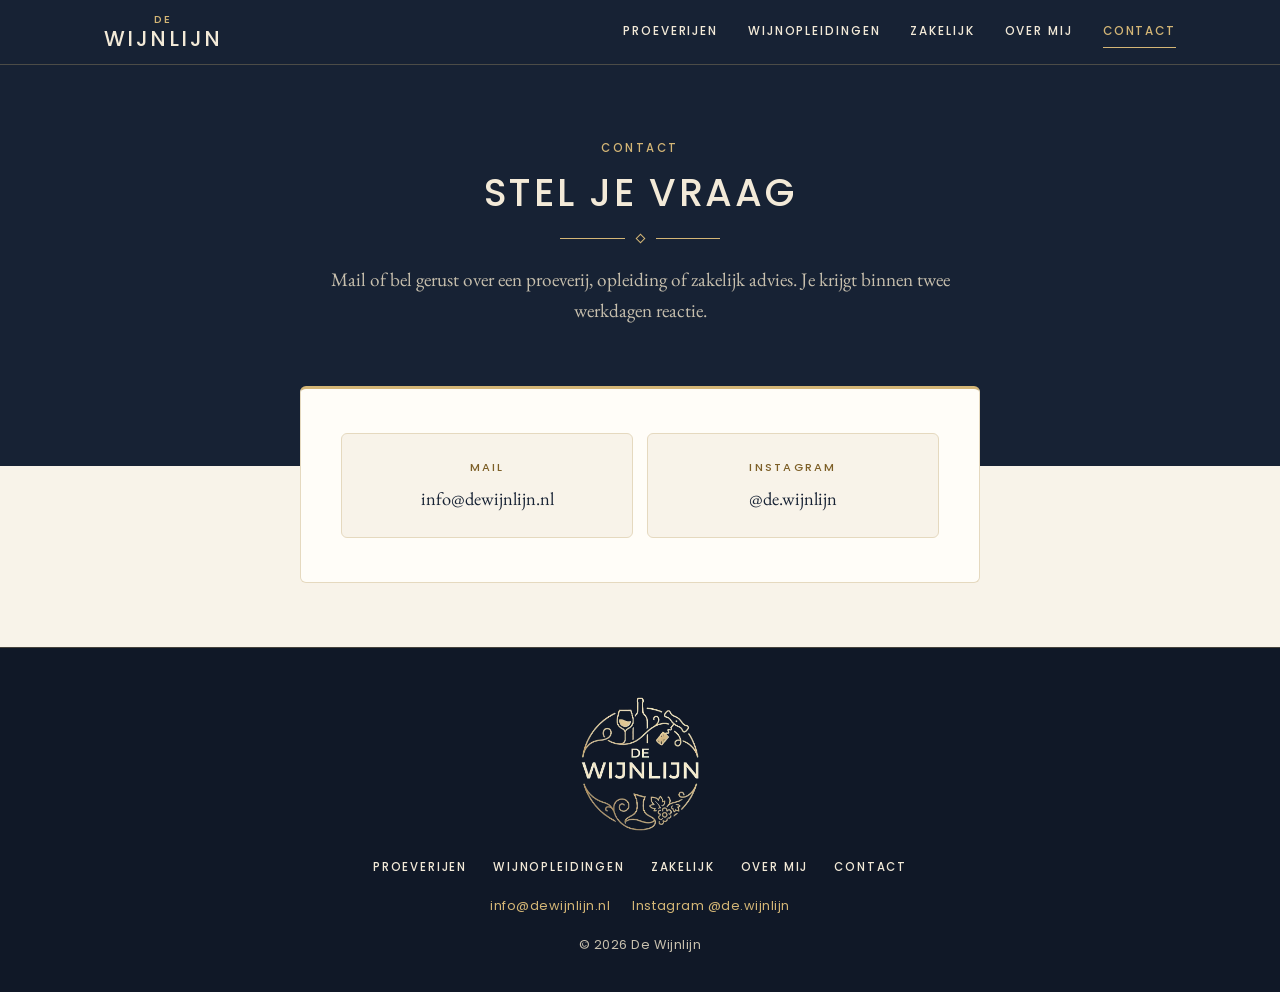
==== commit bb95dfd4: "Contactformulier eruit, Instagram erin, SDEN 3 op 27 mei - Contactpagina: formulier vervangen door m" ====
--- a/contact.html
+++ b/contact.html
@@ -50,32 +50,21 @@
 <section class="page-body">
   <div class="container">
     <div class="contact-wrap overlap reveal">
-      <form id="wijnlijn-form" name="contact" method="POST" data-netlify="true" netlify-honeypot="bot-field">
-        <input type="hidden" name="form-name" value="contact">
-        <p style="display:none;"><label>Niet invullen: <input name="bot-field"></label></p>
-        <div class="form-two">
-          <div class="form-row"><label for="naam">Naam</label><input type="text" id="naam" name="naam" autocomplete="name" required></div>
-          <div class="form-row"><label for="email">E-mailadres</label><input type="email" id="email" name="email" autocomplete="email" required></div>
-        </div>
-        <div class="form-two">
-          <div class="form-row"><label for="telefoon">Telefoon (optioneel)</label><input type="tel" id="telefoon" name="telefoon" autocomplete="tel"></div>
-          <div class="form-row">
-            <label for="onderwerp">Waar gaat het om?</label>
-            <select id="onderwerp" name="onderwerp">
-              <option>Proeverij</option>
-              <option>Wijnopleiding</option>
-              <option>Zakelijk</option>
-              <option>Anders</option>
-            </select>
-          </div>
-        </div>
-        <div class="form-row"><label for="bericht">Je bericht</label><textarea id="bericht" name="bericht" required></textarea></div>
-        <button type="submit" class="btn btn-fill">Versturen</button>
-        <p class="form-note">Je krijgt binnen twee werkdagen reactie.</p>
-      </form>
-      <div class="form-success" id="form-success">Bedankt! Je bericht is verstuurd.</div>
+      <div class="contact-options">
+        <a class="contact-option" href="mailto:info@dewijnlijn.nl" data-contact="email-link">
+          <span class="label">Mail</span>
+          <span class="value" data-contact="email">info@dewijnlijn.nl</span>
+        </a>
+        <a class="contact-option" href="#" data-contact="phone-link" hidden>
+          <span class="label">Bel</span>
+          <span class="value" data-contact="phone"></span>
+        </a>
+        <a class="contact-option" href="https://www.instagram.com/de.wijnlijn/" data-contact="instagram-link" target="_blank" rel="noopener">
+          <span class="label">Instagram</span>
+          <span class="value">@de.wijnlijn</span>
+        </a>
+      </div>
     </div>
-    <p class="contact-alt">Liever direct mailen? <a href="mailto:info@dewijnlijn.nl">info@dewijnlijn.nl</a></p>
   </div>
 </section>
 
@@ -89,6 +78,11 @@
       <a href="over-mij.html">Over mij</a>
       <a href="contact.html">Contact</a>
     </div>
+    <div class="foot-contact">
+      <a href="mailto:info@dewijnlijn.nl" data-contact="email-link"><span data-contact="email">info@dewijnlijn.nl</span></a>
+      <a href="#" data-contact="phone-link" hidden><span data-contact="phone"></span></a>
+      <a href="https://www.instagram.com/de.wijnlijn/" data-contact="instagram-link" target="_blank" rel="noopener">Instagram @de.wijnlijn</a>
+    </div>
     &copy; <span id="year"></span> De Wijnlijn
   </div>
 </footer>
--- a/styles.css
+++ b/styles.css
@@ -178,17 +178,16 @@
 /* Contact */
 .contact-wrap{background:var(--white); border:1px solid var(--line); border-top:3px solid var(--gold); border-radius:6px; padding:44px 40px; max-width:680px; margin:0 auto;}
 @media (max-width:560px){.contact-wrap{padding:30px 22px;}}
-.form-row{margin-bottom:20px;}
-.form-row label{display:block; margin-bottom:6px; font-family:var(--font-sans); font-weight:500; font-size:.72rem; letter-spacing:.14em; text-transform:uppercase; color:var(--navy);}
-.form-row input, .form-row select, .form-row textarea{width:100%; padding:12px 14px; border-radius:4px; border:1px solid #D9CCAF; font-family:var(--font-serif); font-size:1.05rem; color:var(--ink); background:var(--paper);}
-.form-row input:focus, .form-row select:focus, .form-row textarea:focus{outline:none; border-color:var(--gold-ink); box-shadow:0 0 0 3px rgba(212,182,118,.35);}
-.form-row textarea{min-height:130px; resize:vertical;}
-.form-two{display:grid; grid-template-columns:1fr 1fr; gap:16px;}
-@media (max-width:560px){.form-two{grid-template-columns:1fr; gap:0;}}
-.form-note{font-size:1rem; color:var(--ink-soft); margin-top:12px;}
-.form-success{background:var(--navy); color:var(--cream); border-radius:6px; padding:22px 24px; text-align:center; font-size:1.15rem; display:none;}
-.contact-alt{text-align:center; margin-top:30px; color:var(--ink-soft);}
-.contact-alt a{color:var(--gold-ink);}
+.contact-options{display:grid; grid-template-columns:repeat(auto-fit, minmax(170px, 1fr)); gap:14px;}
+.contact-option{display:flex; flex-direction:column; align-items:center; gap:6px; text-align:center; text-decoration:none; color:var(--ink); background:var(--paper); border:1px solid var(--line); border-radius:6px; padding:24px 14px; transition:border-color .2s ease, transform .2s ease, background-color .2s ease;}
+.contact-option:hover{border-color:var(--gold); background:var(--white); transform:translateY(-2px);}
+.contact-option .label{font-family:var(--font-sans); font-weight:500; font-size:.7rem; letter-spacing:.2em; text-transform:uppercase; color:var(--gold-ink);}
+.contact-option .value{font-size:1.15rem; overflow-wrap:anywhere;}
+
+/* Knoppenpaar in afsluitende band */
+.cta-btns{display:flex; justify-content:center; flex-wrap:wrap; gap:14px;}
+
+[hidden]{display:none !important;}
 
 /* Footer */
 footer{background:var(--navy-deep); color:var(--cream-soft); padding:48px 0 36px; text-align:center; font-family:var(--font-sans); font-size:.8rem; letter-spacing:.04em; border-top:1px solid var(--line-dark);}
@@ -197,6 +196,9 @@
 footer a:hover{color:var(--gold);}
 footer :focus-visible{outline-color:var(--gold);}
 footer .foot-links{display:flex; justify-content:center; gap:10px 26px; margin-bottom:18px; flex-wrap:wrap; text-transform:uppercase; letter-spacing:.16em; font-size:.72rem; font-weight:500;}
+footer .foot-contact{display:flex; justify-content:center; flex-wrap:wrap; gap:6px 22px; margin-bottom:18px;}
+footer .foot-contact a{color:var(--gold);}
+footer .foot-contact a:hover{color:var(--cream);}
 
 /* Leesbare regellengte voor gestapelde kaarten */
 #pv-sections, #zk-sections, #opl-courses{max-width:860px; margin-left:auto; margin-right:auto;}
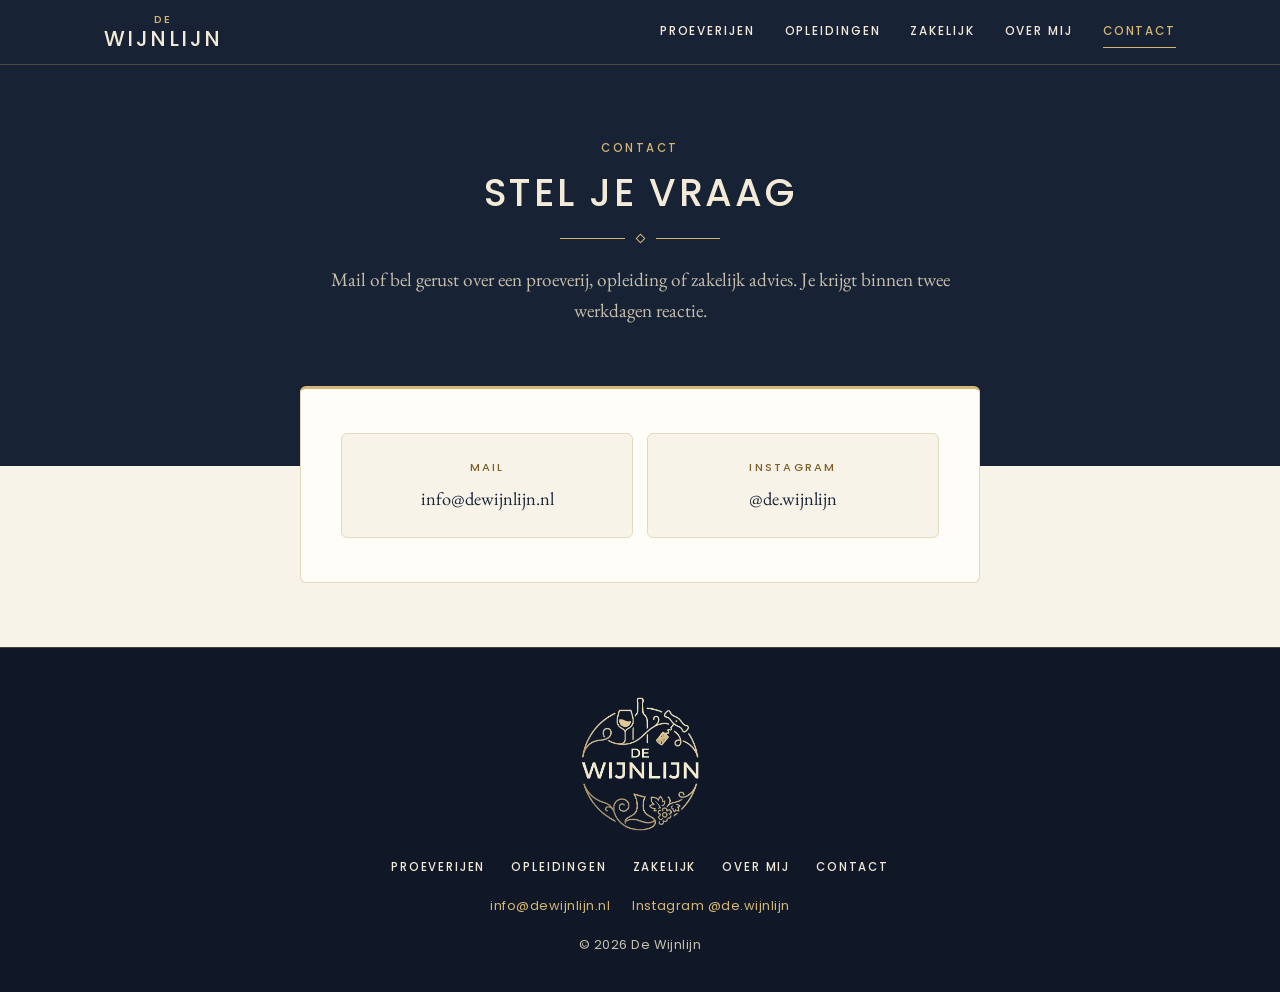
==== commit 796f1265: "Tagline, tabblad Opleidingen, 6-8 wijnen per cursusavond - Tagline homepage: "Proeverijen · Opleidin" ====
--- a/contact.html
+++ b/contact.html
@@ -4,7 +4,7 @@
   <meta charset="UTF-8">
   <meta name="viewport" content="width=device-width, initial-scale=1.0">
   <title>De Wijnlijn - Contact</title>
-  <meta name="description" content="De Wijnlijn in Barneveld: wijnproeverijen, SDEN-wijnopleidingen en wijnadvies. De route naar het perfecte glas wijn.">
+  <meta name="description" content="De Wijnlijn in Barneveld: wijnproeverijen, SDEN-wijnopleidingen en zakelijk wijnadvies.">
   <meta name="theme-color" content="#172234">
   <link rel="icon" href="favicon.ico" sizes="any">
   <link rel="icon" type="image/png" sizes="32x32" href="favicon-32.png">
@@ -12,7 +12,7 @@
   <meta property="og:type" content="website">
   <meta property="og:site_name" content="De Wijnlijn">
   <meta property="og:title" content="De Wijnlijn - Contact">
-  <meta property="og:description" content="De route naar het perfecte glas wijn">
+  <meta property="og:description" content="Proeverijen · Opleidingen · Zakelijk advies">
   <meta property="og:image" content="https://dewijnlijn.nl/images/og-image.jpg">
   <meta property="og:image:width" content="1200">
   <meta property="og:image:height" content="630">
@@ -28,7 +28,7 @@
     <button class="menu-btn" aria-label="Menu" aria-expanded="false" aria-controls="site-nav">&#9776;</button>
     <nav class="links" id="site-nav">
       <a href="proeverijen.html">Proeverijen</a>
-      <a href="training.html">Wijnopleidingen</a>
+      <a href="training.html">Opleidingen</a>
       <a href="wijn-spijs.html">Zakelijk</a>
       <a href="over-mij.html">Over mij</a>
       <a href="contact.html" class="active" aria-current="page">Contact</a>
@@ -73,7 +73,7 @@
     <picture><source srcset="images/logo-de-wijnlijn.webp" type="image/webp"><img src="images/logo-de-wijnlijn.png" alt="" width="451" height="512" class="footer-logo" loading="lazy"></picture>
     <div class="foot-links">
       <a href="proeverijen.html">Proeverijen</a>
-      <a href="training.html">Wijnopleidingen</a>
+      <a href="training.html">Opleidingen</a>
       <a href="wijn-spijs.html">Zakelijk</a>
       <a href="over-mij.html">Over mij</a>
       <a href="contact.html">Contact</a>
--- a/styles.css
+++ b/styles.css
@@ -86,6 +86,9 @@
   .hero-grid{grid-template-columns:1fr; gap:44px;}
   .hero-photo-wrap{order:2;}
 }
+@media (max-width:560px){
+  .hero .tagline{font-size:clamp(1rem, 4.6vw, 1.2rem); text-wrap:balance;}
+}
 
 /* Rond portret met dubbele gouden ring */
 .ring{width:min(400px, 76vw); aspect-ratio:1/1; border-radius:50%; border:5px solid var(--gold); box-shadow:0 0 0 11px var(--navy), 0 0 0 12.5px rgba(212,182,118,.6); overflow:hidden; margin:14px;}
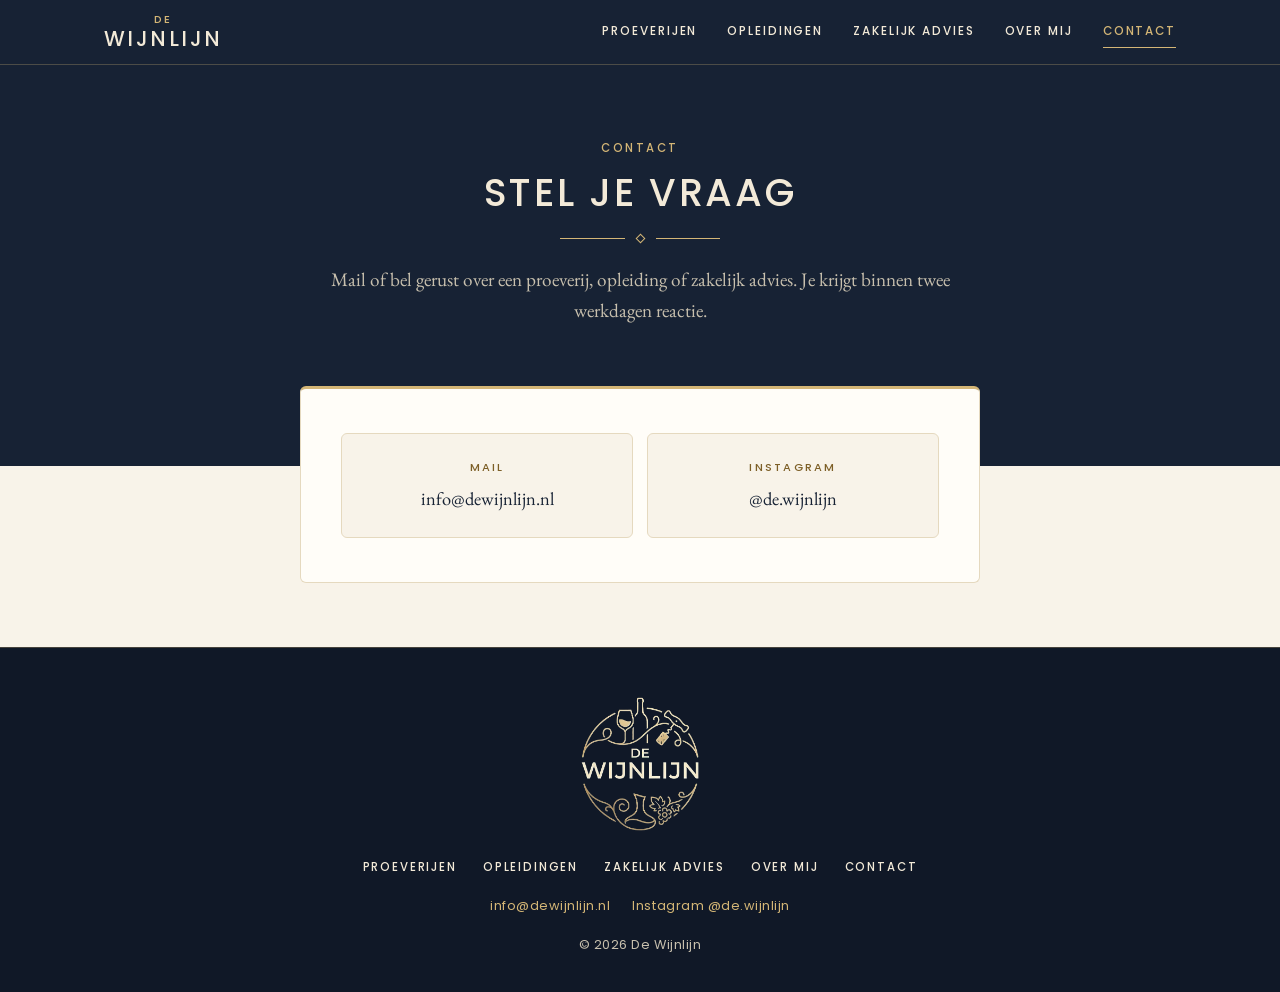
==== commit ca0639a9: "Tagline terug, tabblad Zakelijk advies, cursus wordt opleiding - Tagline weer "De route naar het per" ====
--- a/contact.html
+++ b/contact.html
@@ -4,7 +4,7 @@
   <meta charset="UTF-8">
   <meta name="viewport" content="width=device-width, initial-scale=1.0">
   <title>De Wijnlijn - Contact</title>
-  <meta name="description" content="De Wijnlijn in Barneveld: wijnproeverijen, SDEN-wijnopleidingen en zakelijk wijnadvies.">
+  <meta name="description" content="De Wijnlijn in Barneveld: wijnproeverijen, SDEN-wijnopleidingen en wijnadvies. De route naar het perfecte glas wijn.">
   <meta name="theme-color" content="#172234">
   <link rel="icon" href="favicon.ico" sizes="any">
   <link rel="icon" type="image/png" sizes="32x32" href="favicon-32.png">
@@ -12,7 +12,7 @@
   <meta property="og:type" content="website">
   <meta property="og:site_name" content="De Wijnlijn">
   <meta property="og:title" content="De Wijnlijn - Contact">
-  <meta property="og:description" content="Proeverijen · Opleidingen · Zakelijk advies">
+  <meta property="og:description" content="De route naar het perfecte glas wijn">
   <meta property="og:image" content="https://dewijnlijn.nl/images/og-image.jpg">
   <meta property="og:image:width" content="1200">
   <meta property="og:image:height" content="630">
@@ -29,7 +29,7 @@
     <nav class="links" id="site-nav">
       <a href="proeverijen.html">Proeverijen</a>
       <a href="training.html">Opleidingen</a>
-      <a href="wijn-spijs.html">Zakelijk</a>
+      <a href="wijn-spijs.html">Zakelijk advies</a>
       <a href="over-mij.html">Over mij</a>
       <a href="contact.html" class="active" aria-current="page">Contact</a>
     </nav>
@@ -74,7 +74,7 @@
     <div class="foot-links">
       <a href="proeverijen.html">Proeverijen</a>
       <a href="training.html">Opleidingen</a>
-      <a href="wijn-spijs.html">Zakelijk</a>
+      <a href="wijn-spijs.html">Zakelijk advies</a>
       <a href="over-mij.html">Over mij</a>
       <a href="contact.html">Contact</a>
     </div>
--- a/styles.css
+++ b/styles.css
@@ -86,9 +86,6 @@
   .hero-grid{grid-template-columns:1fr; gap:44px;}
   .hero-photo-wrap{order:2;}
 }
-@media (max-width:560px){
-  .hero .tagline{font-size:clamp(1rem, 4.6vw, 1.2rem); text-wrap:balance;}
-}
 
 /* Rond portret met dubbele gouden ring */
 .ring{width:min(400px, 76vw); aspect-ratio:1/1; border-radius:50%; border:5px solid var(--gold); box-shadow:0 0 0 11px var(--navy), 0 0 0 12.5px rgba(212,182,118,.6); overflow:hidden; margin:14px;}
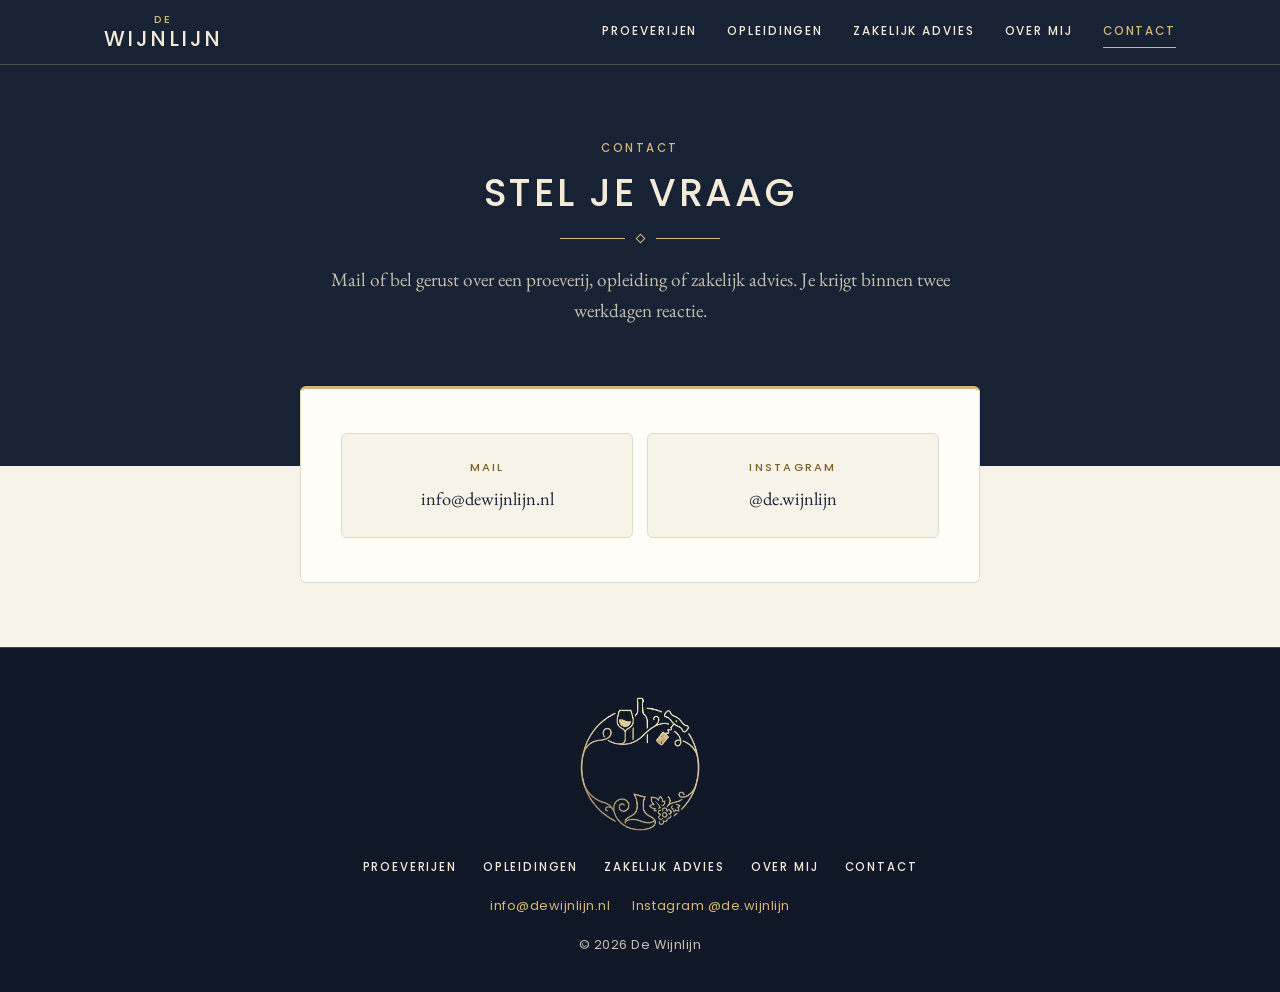
==== commit 07645194: "Logo op homepage en in footer: alleen het embleem, zonder tekst - Nieuw: images/logo-embleem.png/.we" ====
--- a/contact.html
+++ b/contact.html
@@ -70,7 +70,7 @@
 
 <footer>
   <div class="container">
-    <picture><source srcset="images/logo-de-wijnlijn.webp" type="image/webp"><img src="images/logo-de-wijnlijn.png" alt="" width="451" height="512" class="footer-logo" loading="lazy"></picture>
+    <picture><source srcset="images/logo-embleem.webp" type="image/webp"><img src="images/logo-embleem.png" alt="" width="451" height="512" class="footer-logo" loading="lazy"></picture>
     <div class="foot-links">
       <a href="proeverijen.html">Proeverijen</a>
       <a href="training.html">Opleidingen</a>
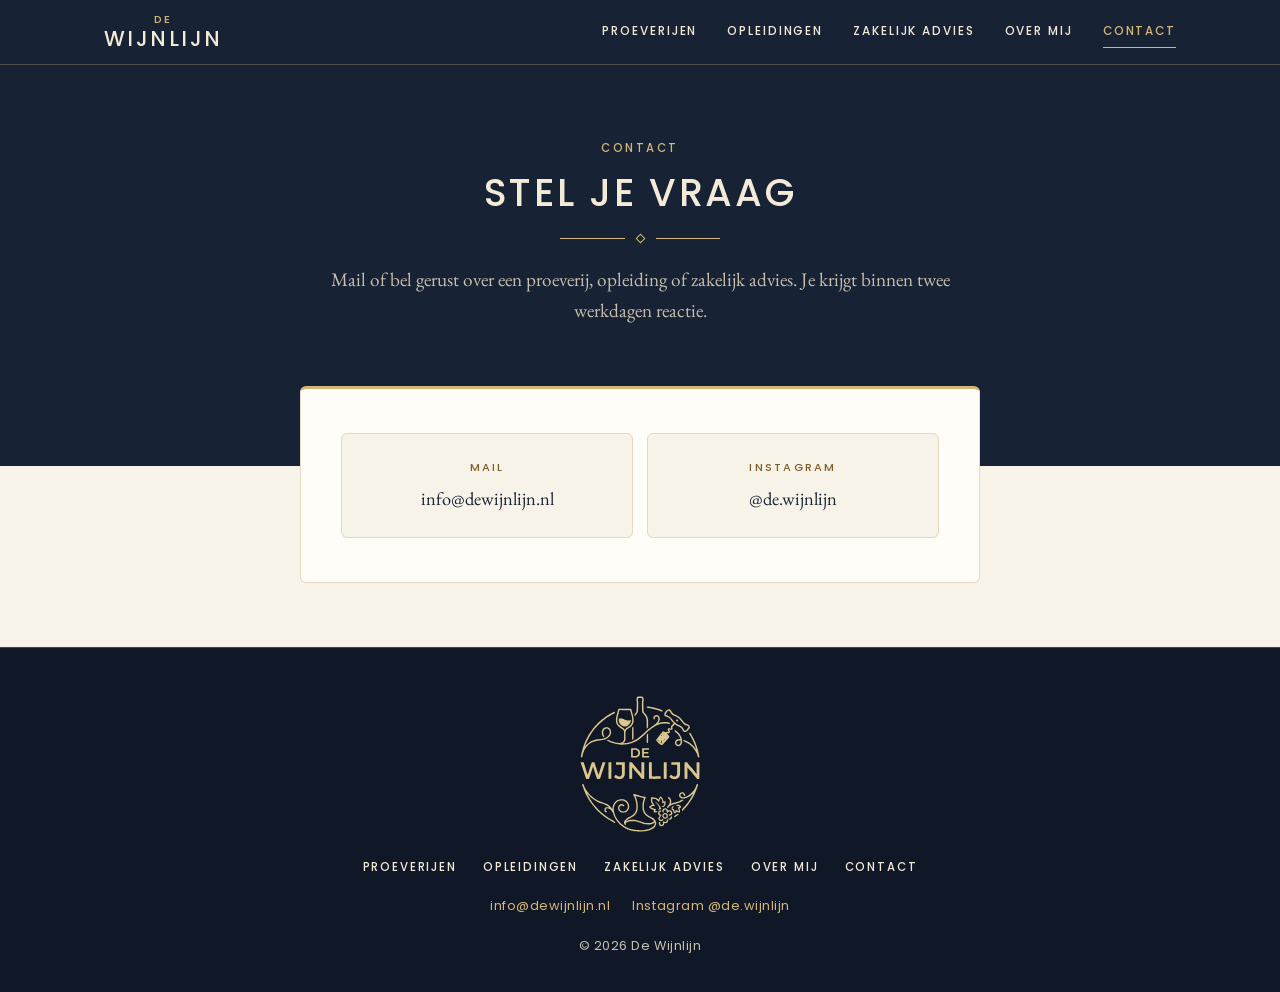
==== commit 8c01f878: "Officieel logo: embleem met naam + dienstenregel, slogan weg bij het logo - Embleem met "De Wijnlijn" ====
--- a/contact.html
+++ b/contact.html
@@ -13,7 +13,7 @@
   <meta property="og:site_name" content="De Wijnlijn">
   <meta property="og:title" content="De Wijnlijn - Contact">
   <meta property="og:description" content="De route naar het perfecte glas wijn">
-  <meta property="og:image" content="https://dewijnlijn.nl/images/og-image.jpg">
+  <meta property="og:image" content="https://dewijnlijn.nl/images/og-de-wijnlijn.jpg">
   <meta property="og:image:width" content="1200">
   <meta property="og:image:height" content="630">
   <link rel="preload" href="fonts/poppins-latin-500-normal.woff2" as="font" type="font/woff2" crossorigin>
@@ -70,7 +70,7 @@
 
 <footer>
   <div class="container">
-    <picture><source srcset="images/logo-embleem.webp" type="image/webp"><img src="images/logo-embleem.png" alt="" width="451" height="512" class="footer-logo" loading="lazy"></picture>
+    <img src="images/logo-de-wijnlijn.svg" alt="" width="531" height="603" class="footer-logo" loading="lazy">
     <div class="foot-links">
       <a href="proeverijen.html">Proeverijen</a>
       <a href="training.html">Opleidingen</a>
--- a/styles.css
+++ b/styles.css
@@ -14,6 +14,7 @@
   --navy-soft:#1E2B40;
   --gold:#D4B676;
   --gold-soft:#E4CF9F;
+  --logo-accent:#E7B92F;      /* goud van de dienstenregel in het officiële logo */
   --gold-ink:#7D5F27;          /* goud voor tekst op licht (contrast 5,4:1) */
   --cream:#F3EAD8;             /* tekst op navy */
   --cream-soft:#C8C0AE;        /* secundaire tekst op navy */
@@ -75,10 +76,11 @@
 /* Home: hero in de stijl van de Instagram-aankondiging */
 .hero{padding:64px 0 72px;}
 .hero-grid{display:grid; grid-template-columns:1fr 1fr; gap:56px; align-items:center;}
-.hero-brand{text-align:center;}
-.hero-logo{margin:0 auto; width:min(360px, 78vw);}
+.hero-brand{text-align:center; container-type:inline-size; min-width:0;}
+.hero-logo{margin:0 auto; width:min(360px, 78vw, 100%);}
 .hero-logo img{width:100%; height:auto;}
-.hero .tagline{font-family:var(--font-serif); font-style:italic; font-size:1.45rem; color:var(--cream); margin:6px 0 0;}
+.hero .services{font-family:var(--font-sans); font-weight:500; text-transform:uppercase; letter-spacing:.16em; text-indent:.16em; white-space:nowrap; color:var(--logo-accent); font-size:clamp(.5rem, 3.1cqi, .98rem); width:min(520px, 100%); margin:30px auto 0; padding-top:14px; border-top:1px solid var(--logo-accent);}
+.hero .services .sep{font-size:.62em; vertical-align:.2em; margin:0 .35em;}
 .hero-ctas{display:flex; gap:14px; justify-content:center; flex-wrap:wrap; margin-top:30px;}
 .hero-photo-wrap{display:flex; justify-content:center;}
 @media (max-width:860px){
